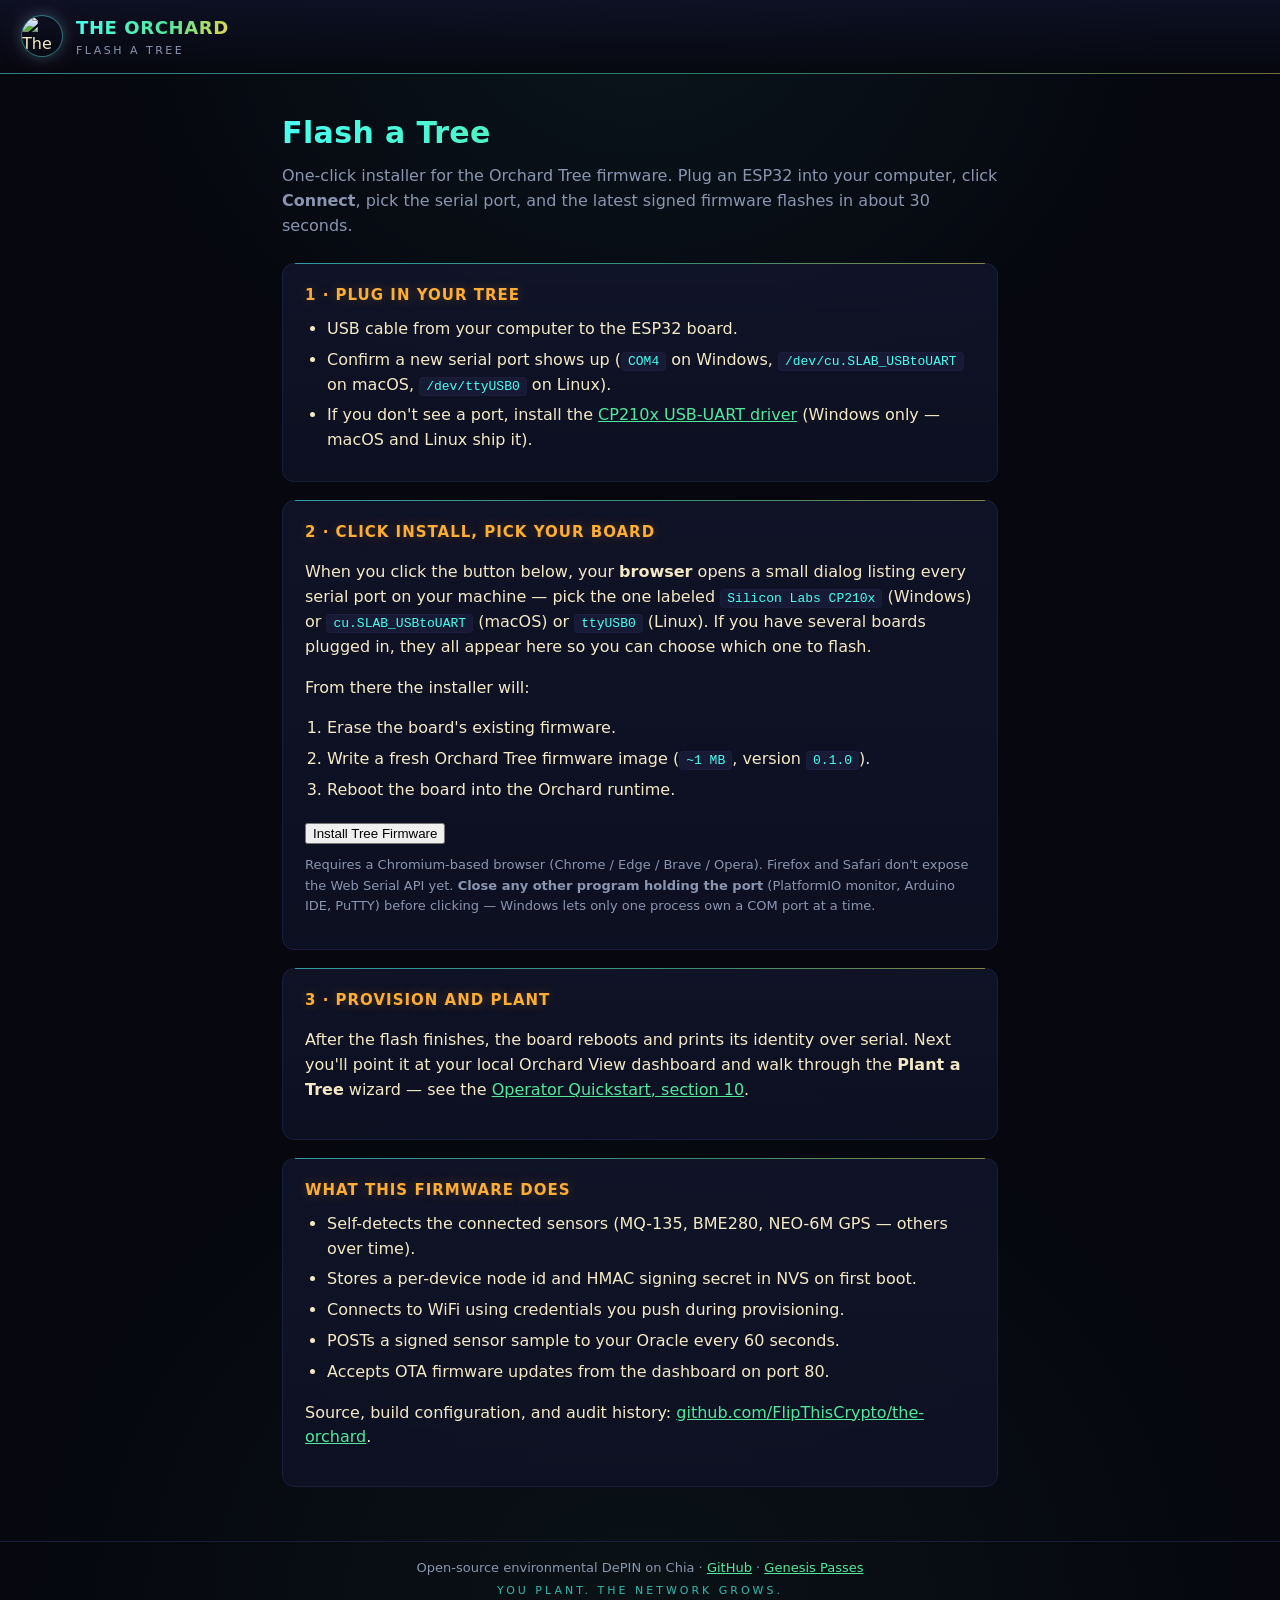
==== flasher/index.html @ 8c2ebce8 "flasher: browser-based one-click Tree firmware installer Phase 8.2: zero-toolchain install path for " ====
<!doctype html>
<html lang="en">
<head>
  <meta charset="utf-8">
  <meta name="viewport" content="width=device-width, initial-scale=1">
  <title>Flash a Tree — The Orchard</title>

  <!-- esp-web-tools: ~80KB JS bundle that wraps esptool-js + a UI
       button. It calls navigator.serial (Web Serial API) to talk to
       an ESP32 directly from the browser. Chromium-based browsers
       only (Chrome / Edge / Brave / Opera). https://esphome.github.io/esp-web-tools/ -->
  <script
    type="module"
    src="https://unpkg.com/esp-web-tools@10/dist/web/install-button.js?module">
  </script>

  <style>
    :root {
      --bg:           #06070f;
      --bg-card:      #0e1124;
      --bg-card-2:    #161a35;
      --fg:           #f4e9c5;
      --fg-muted:     #8a96b0;
      --citrus:       #ffae33;
      --citrus-glow:  #ffd23a;
      --leaf:         #52e89e;
      --cyber:        #48fff0;
      --magenta:      #ff5fb2;
      --border:       #1a1e3a;
      --border-hot:   #2a3057;
      --holo: linear-gradient(110deg,
              #48fff0 0%, #52e89e 30%, #ffd23a 55%,
              #ff5fb2 80%, #48fff0 100%);
    }
    * { box-sizing: border-box; }
    html, body { margin: 0; padding: 0; }
    body {
      background: var(--bg);
      color: var(--fg);
      font-family: system-ui, -apple-system, "Segoe UI", Roboto, sans-serif;
      line-height: 1.55;
      min-height: 100vh;
      display: flex; flex-direction: column;
      background-image:
        radial-gradient(ellipse 60% 40% at 50% 0%,
                        rgba(72, 255, 240, 0.06), transparent 70%),
        radial-gradient(ellipse 70% 50% at 50% 100%,
                        rgba(82, 232, 158, 0.05), transparent 70%);
    }

    header {
      display: flex; align-items: center; gap: 14px;
      padding: 14px 22px;
      border-bottom: 1px solid var(--border);
      background: linear-gradient(180deg,
                                  rgba(14,17,36,0.95) 0%,
                                  rgba(6,7,15,0.85) 100%);
      position: relative;
    }
    header::after {
      content: ""; position: absolute; left: 0; right: 0; bottom: -1px;
      height: 1px; background: var(--holo); background-size: 200% 100%;
      opacity: 0.45; animation: holo-shift 14s linear infinite;
    }
    header img { width: 40px; height: 40px; border-radius: 50%;
      box-shadow: 0 0 0 1px rgba(72,255,240,0.35),
                  0 0 14px rgba(72,255,240,0.25),
                  0 0 28px rgba(255,95,178,0.18); }
    header .brand-mark {
      font-weight: 700; font-size: 18px; letter-spacing: 0.6px;
      background: var(--holo); background-size: 200% 100%;
      -webkit-background-clip: text; background-clip: text;
      color: transparent; animation: holo-shift 9s linear infinite;
    }
    header .brand-sub {
      color: var(--fg-muted); font-size: 11px;
      letter-spacing: 2.5px; text-transform: uppercase;
    }

    main {
      flex: 1; max-width: 760px; margin: 36px auto; padding: 0 22px;
      width: 100%;
    }
    h1 {
      margin: 0 0 8px 0; font-size: 30px; letter-spacing: 0.4px;
      background: var(--holo); background-size: 200% 100%;
      -webkit-background-clip: text; background-clip: text;
      color: transparent; animation: holo-shift 11s linear infinite;
    }
    .lede { color: var(--fg-muted); font-size: 16px; margin: 0 0 24px 0; }

    .card {
      background: linear-gradient(180deg,
                                  rgba(22,26,53,0.6) 0%,
                                  rgba(14,17,36,0.85) 100%);
      border: 1px solid var(--border); border-radius: 12px;
      padding: 20px 22px; margin: 18px 0; position: relative;
    }
    .card::before {
      content: ""; position: absolute; left: 12px; right: 12px;
      top: -1px; height: 1px; background: var(--holo);
      background-size: 200% 100%; opacity: 0.55; border-radius: 1px;
      animation: holo-shift 13s linear infinite;
    }
    .card h2 {
      margin: 0 0 10px 0; font-size: 15px;
      color: var(--citrus); letter-spacing: 1px; text-transform: uppercase;
      text-shadow: 0 0 12px rgba(255, 174, 51, 0.25);
    }
    .card ol, .card ul { padding-left: 22px; margin: 8px 0; }
    .card li { margin: 6px 0; }

    /* esp-web-tools renders a <button> inside its shadow root that we
       can style via the CSS part API. */
    esp-web-install-button {
      --esp-tools-button-color: #2a1300;
      --esp-tools-button-text-color: #2a1300;
      --esp-tools-button-border-radius: 6px;
    }
    esp-web-install-button::part(button) {
      background: linear-gradient(180deg, var(--citrus-glow) 0%, var(--citrus) 100%);
      color: #2a1300;
      border: 1px solid var(--citrus);
      font-weight: 700;
      letter-spacing: 0.4px;
      padding: 12px 24px;
      font-size: 16px;
      cursor: pointer;
      box-shadow: 0 0 0 1px rgba(255, 174, 51, 0.4),
                  0 0 18px rgba(255, 174, 51, 0.35);
      transition: box-shadow 0.15s ease, background 0.15s ease;
    }
    esp-web-install-button::part(button):hover {
      background: linear-gradient(180deg, #ffe072 0%, #ffbf52 100%);
      box-shadow: 0 0 0 1px rgba(255, 210, 58, 0.7),
                  0 0 26px rgba(255, 210, 58, 0.55);
    }

    .browser-note { color: var(--fg-muted); font-size: 13px; margin-top: 10px; }
    code, kbd {
      background: var(--bg-card-2);
      border: 1px solid var(--border);
      border-radius: 4px;
      padding: 1px 6px;
      font-family: ui-monospace, SFMono-Regular, Menlo, Consolas, monospace;
      font-size: 13px;
      color: var(--cyber);
    }
    a { color: var(--leaf); }
    a:hover { color: var(--cyber); }

    .unsupported {
      display: none; color: #ff7676;
      border: 1px dashed #ff7676; padding: 10px 12px; border-radius: 6px;
    }

    footer {
      padding: 16px 22px; color: var(--fg-muted); font-size: 13px;
      border-top: 1px solid var(--border); text-align: center;
    }
    footer .tagline {
      display: block; margin-top: 4px; font-size: 11px;
      letter-spacing: 3px; text-transform: uppercase;
      color: var(--cyber); opacity: 0.7;
    }

    @keyframes holo-shift {
      0%   { background-position:   0% 50%; }
      100% { background-position: 200% 50%; }
    }
    @media (max-width: 640px) {
      header { padding: 10px 14px; }
      .brand-sub { display: none; }
      main { padding: 0 14px; margin: 18px auto; }
      h1 { font-size: 24px; }
    }
  </style>
</head>
<body>
  <header>
    <img src="https://defiant-black-skink.myfilebase.com/ipfs/QmUWhqeByfKrVAa5Ev3MRymFmhMSoTMnzDwE3Gjd4Cvray"
         alt="The Orchard">
    <div>
      <div class="brand-mark">THE ORCHARD</div>
      <div class="brand-sub">Flash a Tree</div>
    </div>
  </header>

  <main>
    <h1>Flash a Tree</h1>
    <p class="lede">
      One-click installer for the Orchard Tree firmware. Plug an ESP32
      into your computer, click <b>Connect</b>, pick the serial port,
      and the latest signed firmware flashes in about 30 seconds.
    </p>

    <div class="card">
      <h2>1 · Plug in your Tree</h2>
      <ul>
        <li>USB cable from your computer to the ESP32 board.</li>
        <li>Confirm a new serial port shows up
            (<code>COM4</code> on Windows, <code>/dev/cu.SLAB_USBtoUART</code> on macOS,
            <code>/dev/ttyUSB0</code> on Linux).</li>
        <li>If you don't see a port, install the
            <a href="https://www.silabs.com/developer-tools/usb-to-uart-bridge-vcp-drivers"
               target="_blank" rel="noopener">CP210x USB-UART driver</a>
            (Windows only — macOS and Linux ship it).</li>
      </ul>
    </div>

    <div class="card">
      <h2>2 · Click Install, pick your board</h2>
      <p>When you click the button below, your <b>browser</b> opens a
         small dialog listing every serial port on your machine —
         pick the one labeled <code>Silicon Labs CP210x</code> (Windows)
         or <code>cu.SLAB_USBtoUART</code> (macOS) or
         <code>ttyUSB0</code> (Linux). If you have several boards
         plugged in, they all appear here so you can choose which one
         to flash.</p>
      <p>From there the installer will:</p>
      <ol>
        <li>Erase the board's existing firmware.</li>
        <li>Write a fresh Orchard Tree firmware image
            (<code>~1 MB</code>, version <code>0.1.0</code>).</li>
        <li>Reboot the board into the Orchard runtime.</li>
      </ol>
      <p style="margin: 18px 0 6px 0;">
        <esp-web-install-button manifest="./manifest.json">
          <button slot="activate">Install Tree Firmware</button>
          <span slot="unsupported" class="unsupported">
            Your browser doesn't support Web Serial. Open this page in
            <b>Chrome, Edge, Brave, or Opera</b> on a desktop computer.
          </span>
          <span slot="not-allowed" class="unsupported">
            Web Serial needs a secure context. Reload this page over
            <code>https://</code> or <code>http://localhost</code>.
          </span>
        </esp-web-install-button>
      </p>
      <p class="browser-note">
        Requires a Chromium-based browser (Chrome / Edge / Brave / Opera).
        Firefox and Safari don't expose the Web Serial API yet.
        <b>Close any other program holding the port</b> (PlatformIO
        monitor, Arduino IDE, PuTTY) before clicking — Windows lets
        only one process own a COM port at a time.
      </p>
    </div>

    <div class="card">
      <h2>3 · Provision and plant</h2>
      <p>After the flash finishes, the board reboots and prints its
         identity over serial. Next you'll point it at your local
         Orchard View dashboard and walk through the
         <b>Plant a Tree</b> wizard — see the
         <a href="https://github.com/FlipThisCrypto/the-orchard/blob/main/docs/OPERATOR_QUICKSTART.md#10-plant-your-tree"
            target="_blank" rel="noopener">Operator Quickstart, section 10</a>.</p>
    </div>

    <div class="card">
      <h2>What this firmware does</h2>
      <ul>
        <li>Self-detects the connected sensors (MQ-135, BME280, NEO-6M GPS — others over time).</li>
        <li>Stores a per-device node id and HMAC signing secret in NVS on first boot.</li>
        <li>Connects to WiFi using credentials you push during provisioning.</li>
        <li>POSTs a signed sensor sample to your Oracle every 60 seconds.</li>
        <li>Accepts OTA firmware updates from the dashboard on port 80.</li>
      </ul>
      <p>Source, build configuration, and audit history:
        <a href="https://github.com/FlipThisCrypto/the-orchard"
           target="_blank" rel="noopener">github.com/FlipThisCrypto/the-orchard</a>.</p>
    </div>
  </main>

  <footer>
    Open-source environmental DePIN on Chia ·
    <a href="https://github.com/FlipThisCrypto/the-orchard" target="_blank" rel="noopener">GitHub</a> ·
    <a href="https://mintgarden.io/collections/col1a56lp9zufakywlq4k5nntu3nd7k6jy2pe6ee23046ydlahmungqslvmj29"
       target="_blank" rel="noopener">Genesis Passes</a>
    <span class="tagline">You plant. The network grows.</span>
  </footer>
</body>
</html>
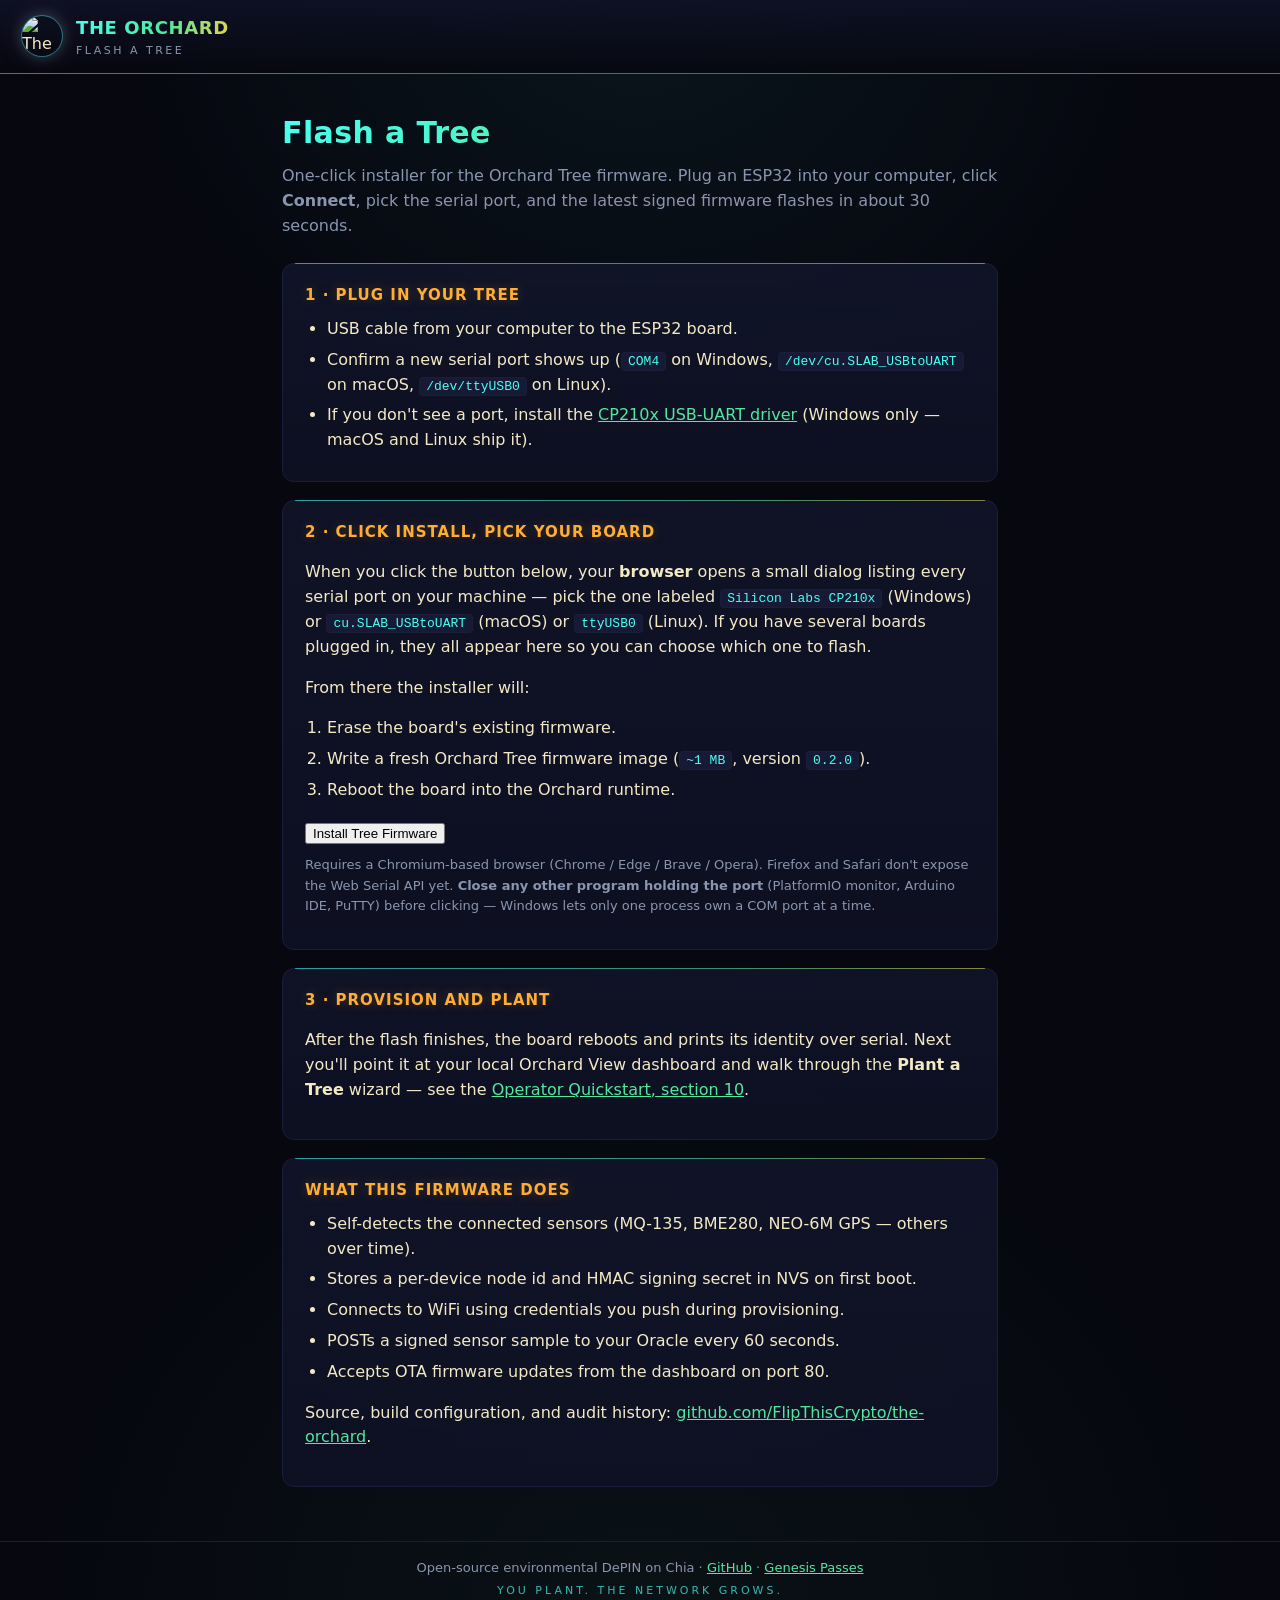
==== commit ba6ebe5b: "firmware: DS18B20 1-Wire temperature driver + fw 0.2.0 web flasher Adds a self-registering DS18B20 d" ====
--- a/flasher/index.html
+++ b/flasher/index.html
@@ -221,7 +221,7 @@
       <ol>
         <li>Erase the board's existing firmware.</li>
         <li>Write a fresh Orchard Tree firmware image
-            (<code>~1 MB</code>, version <code>0.1.0</code>).</li>
+            (<code>~1 MB</code>, version <code>0.2.0</code>).</li>
         <li>Reboot the board into the Orchard runtime.</li>
       </ol>
       <p style="margin: 18px 0 6px 0;">
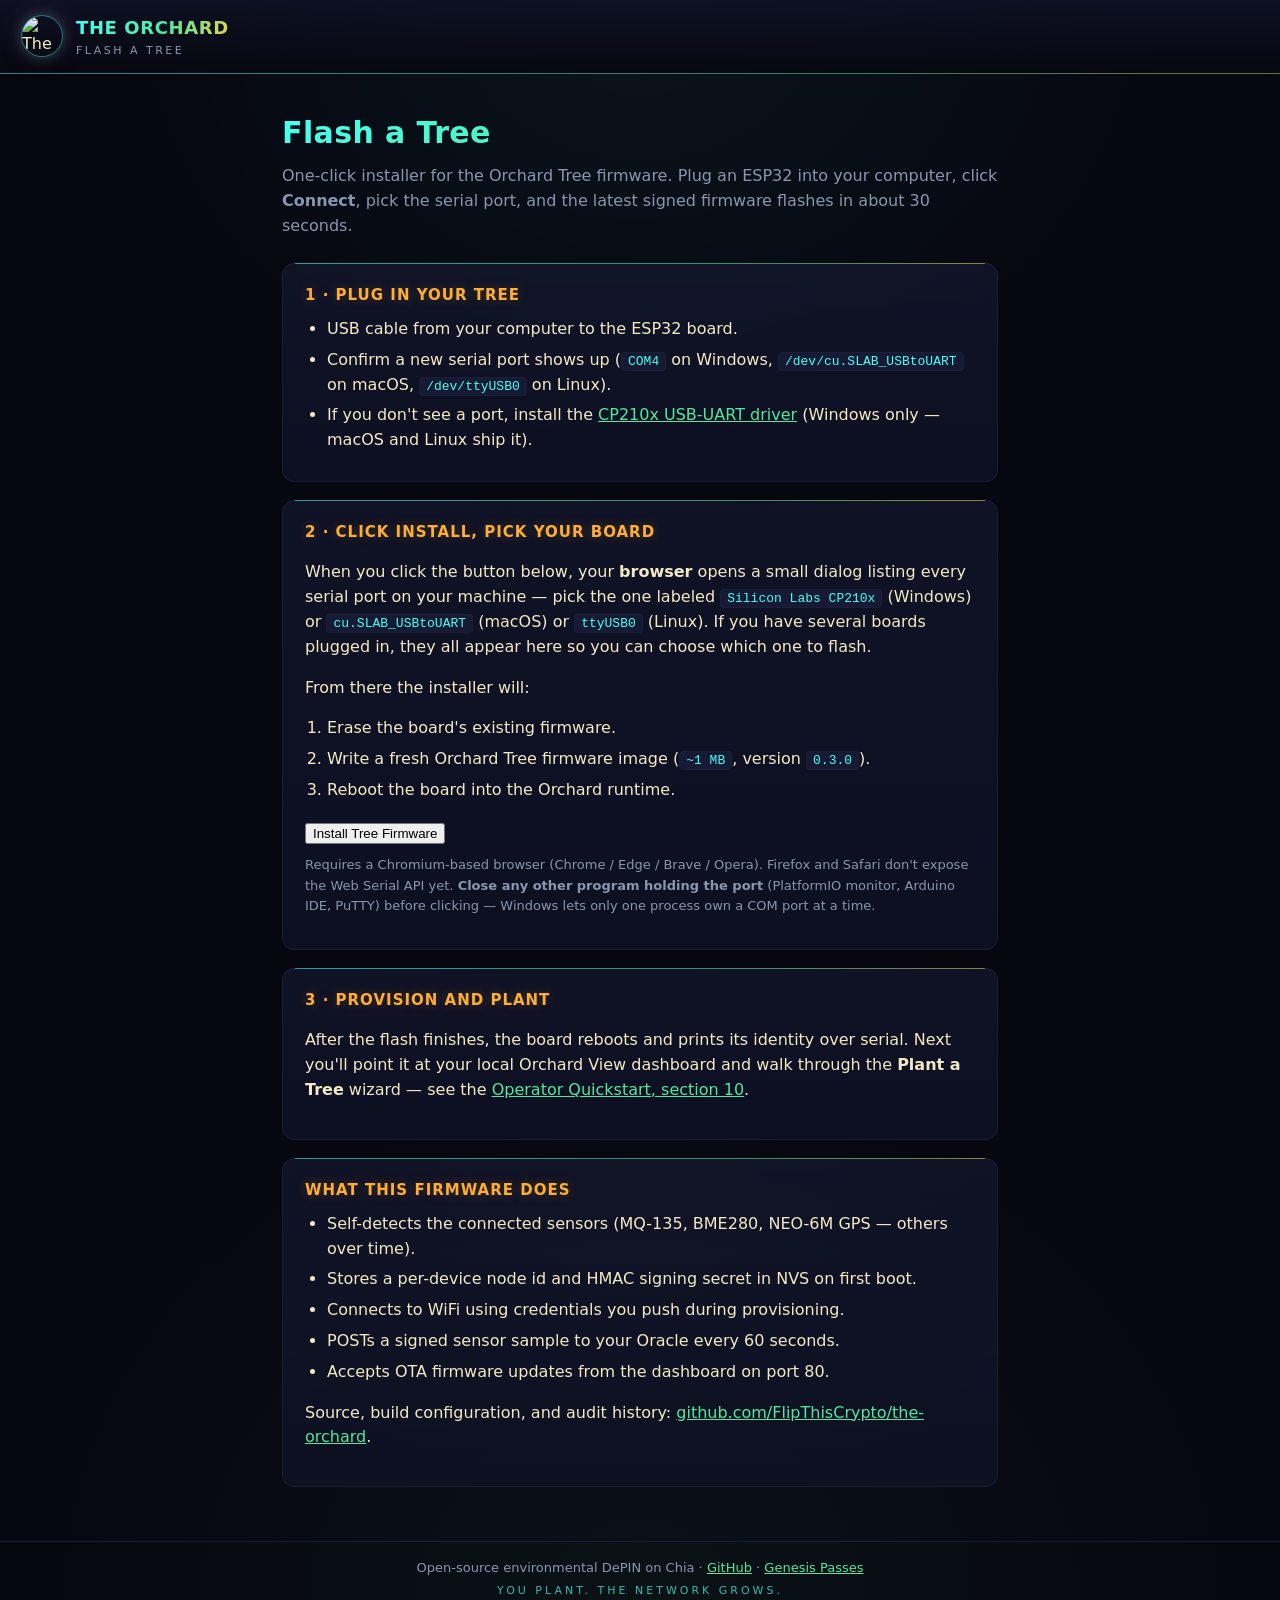
==== commit 08db0ace: "firmware 0.3.0: GPS auto-baud detection + dashboard diagnostic tile Operator hit Result C from the G" ====
--- a/flasher/index.html
+++ b/flasher/index.html
@@ -221,7 +221,7 @@
       <ol>
         <li>Erase the board's existing firmware.</li>
         <li>Write a fresh Orchard Tree firmware image
-            (<code>~1 MB</code>, version <code>0.2.0</code>).</li>
+            (<code>~1 MB</code>, version <code>0.3.0</code>).</li>
         <li>Reboot the board into the Orchard runtime.</li>
       </ol>
       <p style="margin: 18px 0 6px 0;">
